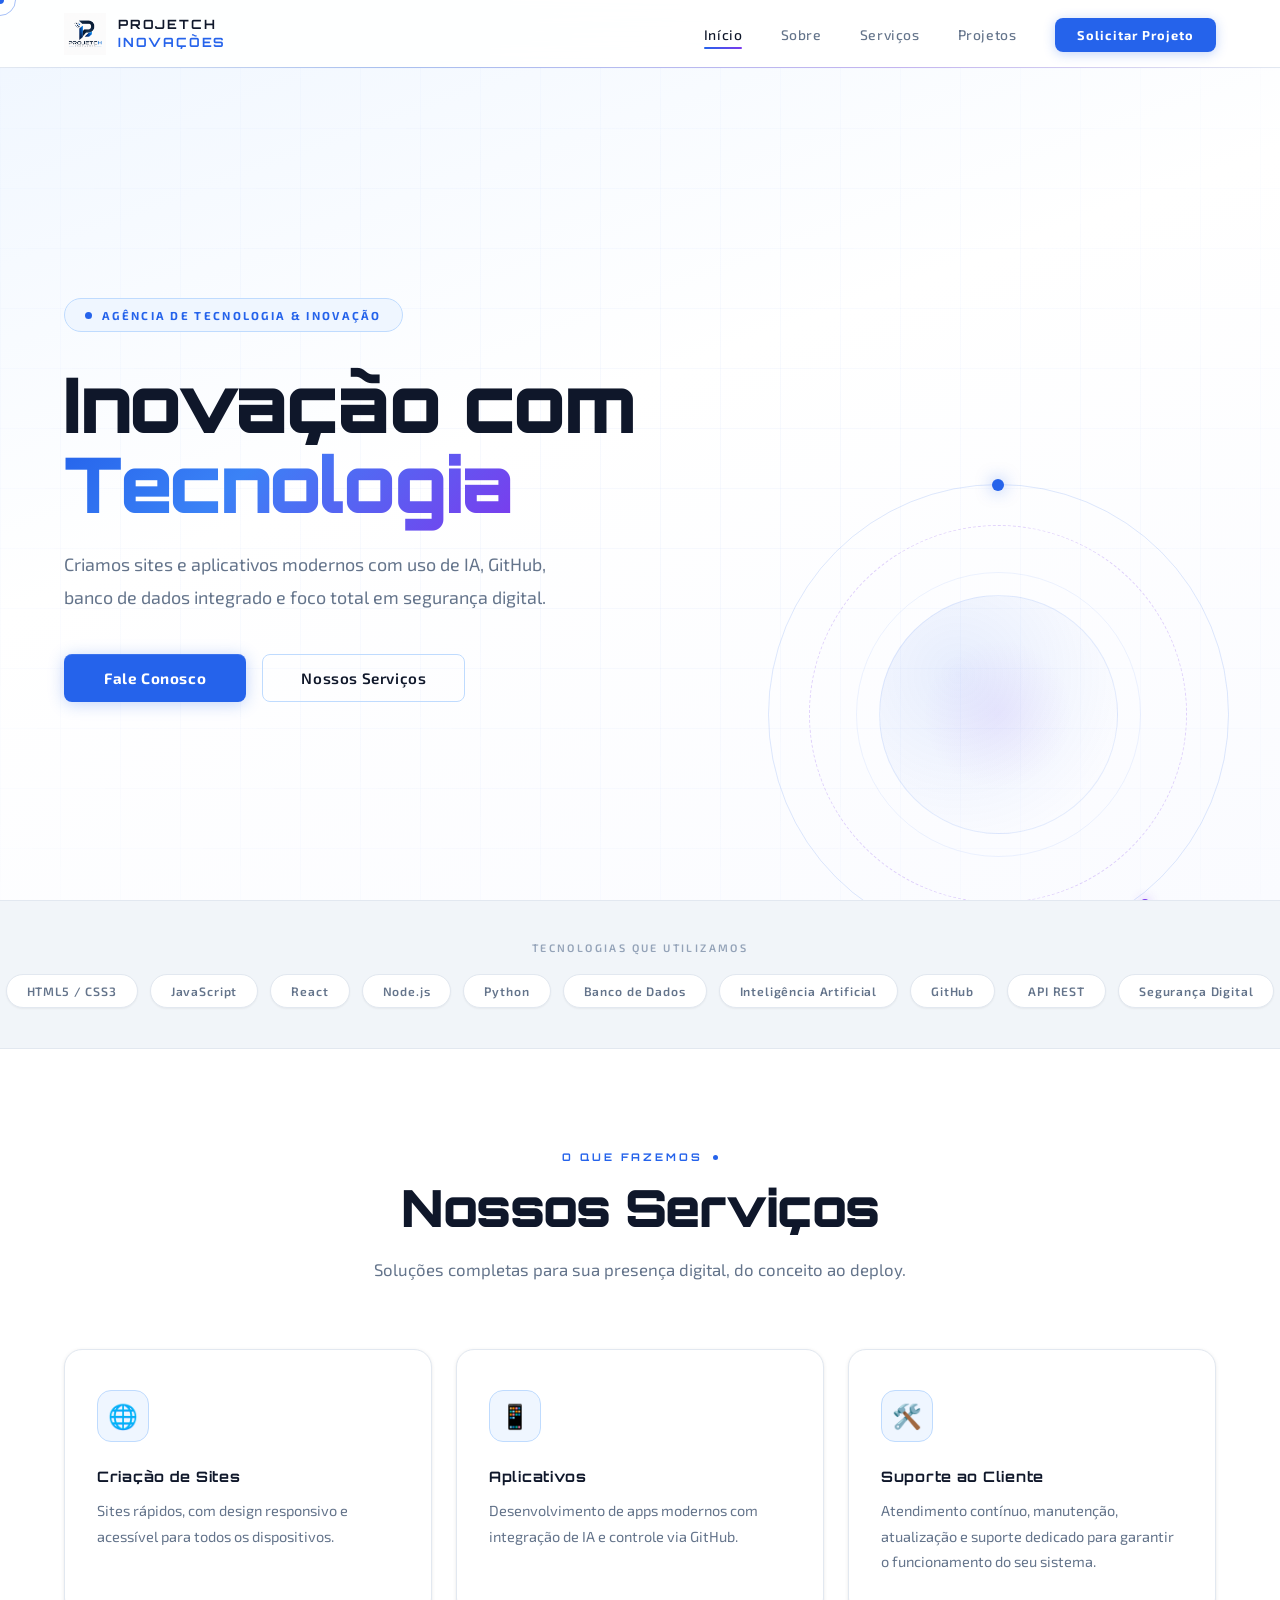
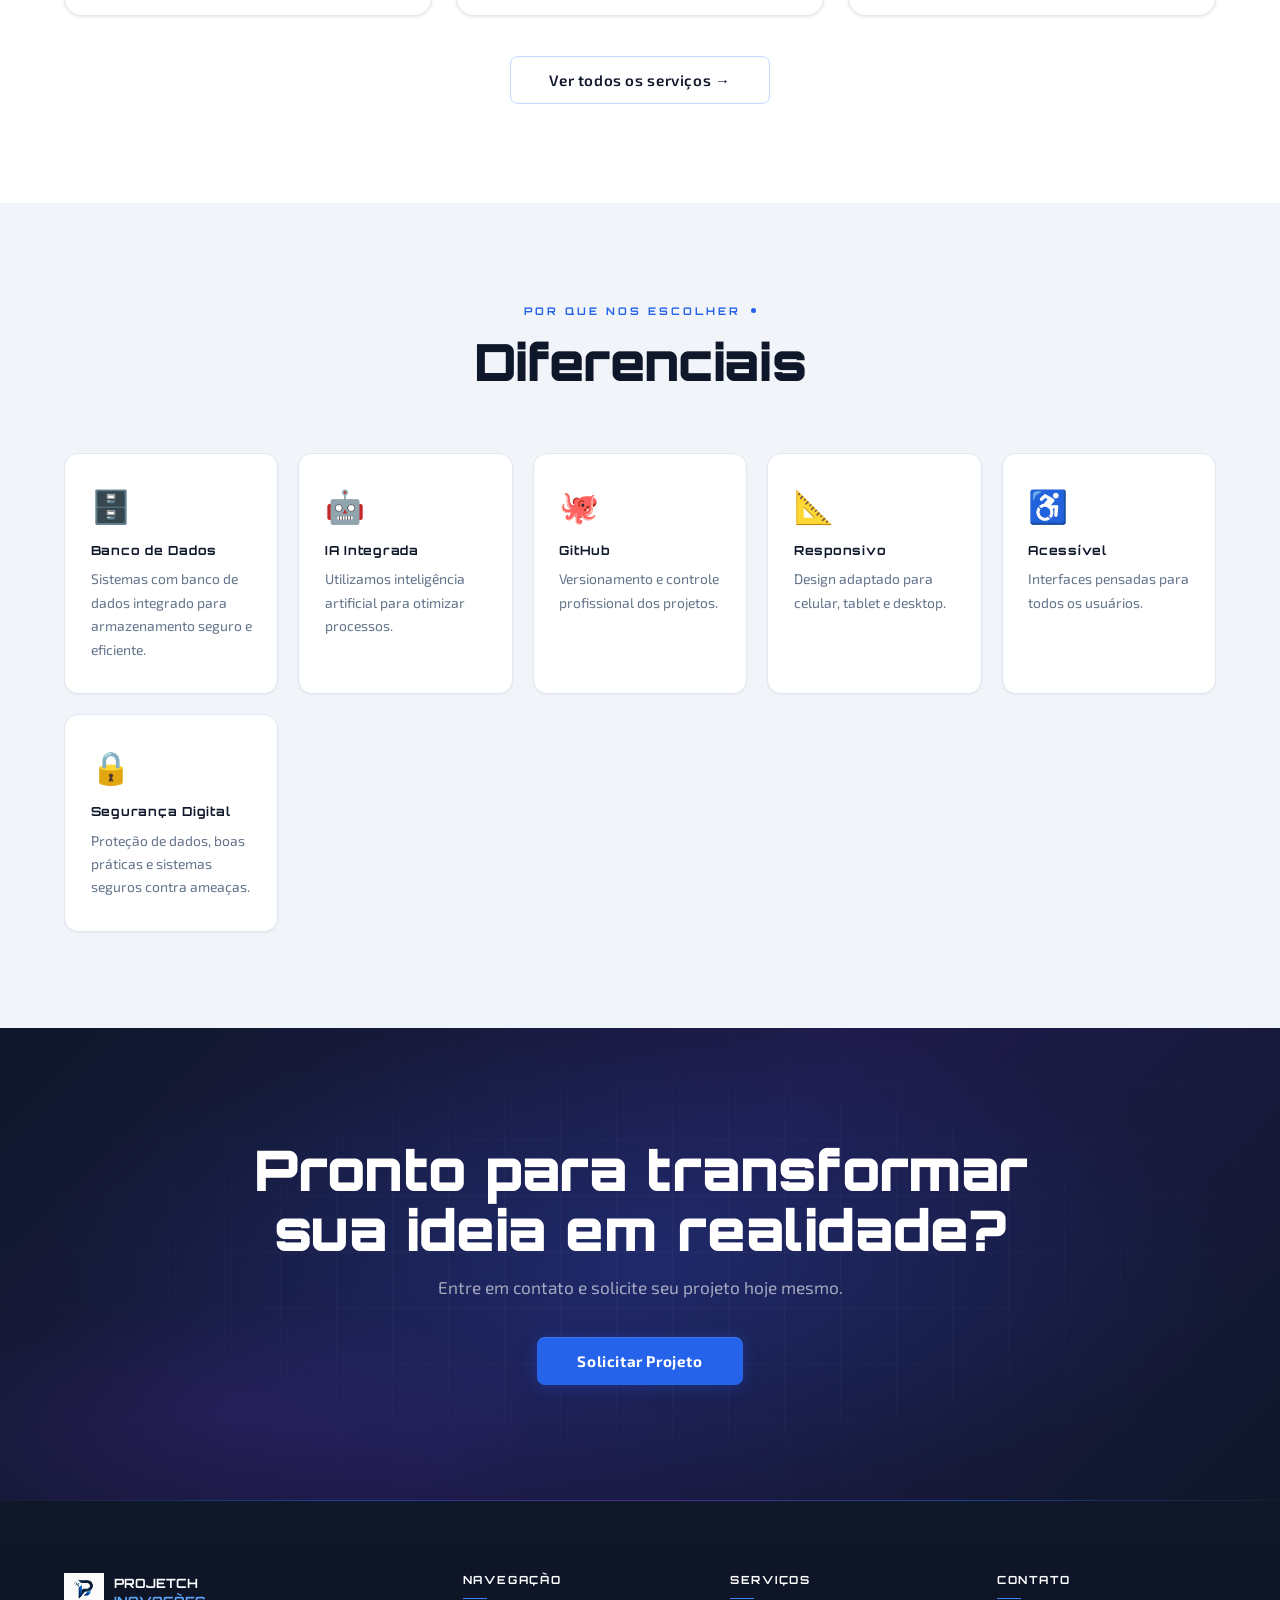
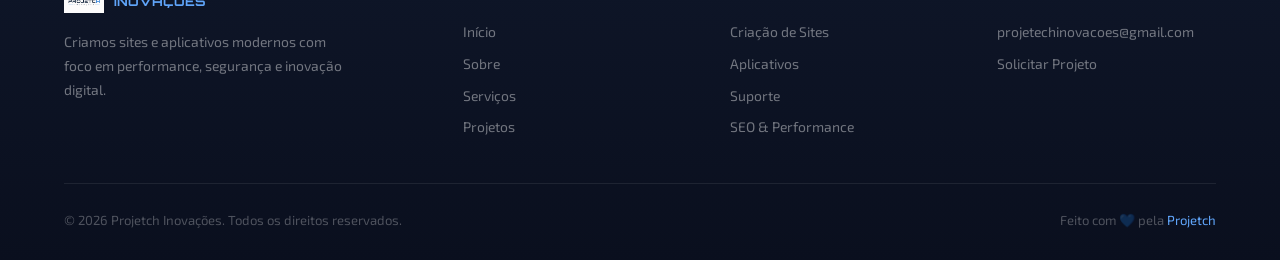
==== index.html @ 73320d99 "Add files via upload" ====
<!DOCTYPE html>
<html lang="pt-BR">
<head>
  <meta charset="UTF-8">
  <meta name="viewport" content="width=device-width, initial-scale=1.0">
  <title>Projetch Inovações | Início</title>
  <link rel="stylesheet" href="style.css">
</head>
<body>

<!-- ══ NAV ══ -->
<nav>
  <a class="nav-logo" href="index.html">
    <img src="logo_Projetch.png" alt="Projetch Logo" onerror="this.style.display='none'">
    <div class="nav-logo-text">PROJETCH<br><span>INOVAÇÕES</span></div>
  </a>
  <ul class="nav-links">
    <li><a href="index.html">Início</a></li>
    <li><a href="sobre.html">Sobre</a></li>
    <li><a href="servicos.html">Serviços</a></li>
    <li><a href="projetos.html">Projetos</a></li>
    <li><a href="contato.html" class="nav-cta">Solicitar Projeto</a></li>
  </ul>
  <div class="hamburger" id="hamburger" onclick="toggleMobile()">
    <span></span><span></span><span></span>
  </div>
</nav>

<!-- ══ MOBILE MENU ══ -->
<div class="mobile-menu" id="mobile-menu">
  <a href="index.html">Início</a>
  <a href="sobre.html">Sobre</a>
  <a href="servicos.html">Serviços</a>
  <a href="projetos.html">Projetos</a>
  <a href="contato.html">Solicitar Projeto</a>
</div>

<!-- ══ HERO ══ -->
<div class="hero-wrap">
  <div class="hero">
    <div class="hero-grid-bg"></div>
    <div class="hero-content">
      <div class="hero-badge">Agência de Tecnologia &amp; Inovação</div>
      <h1>Inovação com<br><em>Tecnologia</em></h1>
      <p>Criamos sites e aplicativos modernos com uso de IA, GitHub, banco de dados integrado e foco total em segurança digital.</p>
      <div class="hero-btns">
        <a class="btn-primary" href="contato.html">Fale Conosco</a>
        <a class="btn-ghost"   href="servicos.html">Nossos Serviços</a>
      </div>
    </div>
    <div class="hero-visual">
      <div class="hero-ring"></div>
      <div class="hero-ring2"></div>
      <div class="hero-orb"></div>
    </div>
  </div>
</div>

<!-- ══ TECH STRIP ══ -->
<div class="tech-section">
  <div class="tech-inner">
    <div class="tech-label">Tecnologias que utilizamos</div>
    <div class="tech-row">
      <div class="tech-pill">HTML5 / CSS3</div>
      <div class="tech-pill">JavaScript</div>
      <div class="tech-pill">React</div>
      <div class="tech-pill">Node.js</div>
      <div class="tech-pill">Python</div>
      <div class="tech-pill">Banco de Dados</div>
      <div class="tech-pill">Inteligência Artificial</div>
      <div class="tech-pill">GitHub</div>
      <div class="tech-pill">API REST</div>
      <div class="tech-pill">Segurança Digital</div>
    </div>
  </div>
</div>

<!-- ══ SERVIÇOS PREVIEW ══ -->
<div class="home-services">
  <div class="section-head center">
    <div class="section-label reveal">O que fazemos</div>
    <h2 class="section-title reveal">Nossos Serviços</h2>
    <p class="section-sub reveal">Soluções completas para sua presença digital, do conceito ao deploy.</p>
  </div>
  <div class="home-services-grid">
    <div class="service-card reveal">
      <div class="service-icon">🌐</div>
      <h3>Criação de Sites</h3>
      <p>Sites rápidos, com design responsivo e acessível para todos os dispositivos.</p>
    </div>
    <div class="service-card reveal">
      <div class="service-icon">📱</div>
      <h3>Aplicativos</h3>
      <p>Desenvolvimento de apps modernos com integração de IA e controle via GitHub.</p>
    </div>
    <div class="service-card reveal">
      <div class="service-icon">🛠️</div>
      <h3>Suporte ao Cliente</h3>
      <p>Atendimento contínuo, manutenção, atualização e suporte dedicado para garantir o funcionamento do seu sistema.</p>
    </div>
  </div>
  <div style="text-align:center; margin-top:2.5rem;">
    <a class="btn-ghost" href="servicos.html">Ver todos os serviços →</a>
  </div>
</div>

<!-- ══ DIFERENCIAIS ══ -->
<div class="home-diff">
  <div class="section-head center">
    <div class="section-label reveal">Por que nos escolher</div>
    <h2 class="section-title reveal">Diferenciais</h2>
  </div>
  <div class="home-diff-grid">
    <div class="diff-card reveal">
      <div class="diff-icon">🗄️</div>
      <h4>Banco de Dados</h4>
      <p>Sistemas com banco de dados integrado para armazenamento seguro e eficiente.</p>
    </div>
    <div class="diff-card reveal">
      <div class="diff-icon">🤖</div>
      <h4>IA Integrada</h4>
      <p>Utilizamos inteligência artificial para otimizar processos.</p>
    </div>
    <div class="diff-card reveal">
      <div class="diff-icon">🐙</div>
      <h4>GitHub</h4>
      <p>Versionamento e controle profissional dos projetos.</p>
    </div>
    <div class="diff-card reveal">
      <div class="diff-icon">📐</div>
      <h4>Responsivo</h4>
      <p>Design adaptado para celular, tablet e desktop.</p>
    </div>
    <div class="diff-card reveal">
      <div class="diff-icon">♿</div>
      <h4>Acessível</h4>
      <p>Interfaces pensadas para todos os usuários.</p>
    </div>
    <div class="diff-card reveal">
      <div class="diff-icon">🔒</div>
      <h4>Segurança Digital</h4>
      <p>Proteção de dados, boas práticas e sistemas seguros contra ameaças.</p>
    </div>
  </div>
</div>

<!-- ══ CTA ══ -->
<div class="cta-section">
  <h2 class="reveal">Pronto para transformar<br>sua ideia em realidade?</h2>
  <p class="reveal">Entre em contato e solicite seu projeto hoje mesmo.</p>
  <a class="btn-primary reveal" href="contato.html">Solicitar Projeto</a>
</div>

<!-- ══ FOOTER ══ -->
<footer>
  <div class="footer-inner">
    <div class="footer-brand">
      <div class="fb-logo">
        <img src="logo_Projetch.png" alt="Projetch" onerror="this.style.display='none'">
        <div class="fb-logo-text">PROJETCH<br><span>INOVAÇÕES</span></div>
      </div>
      <p>Criamos sites e aplicativos modernos com foco em performance, segurança e inovação digital.</p>
    </div>
    <div class="footer-col">
      <h5>Navegação</h5>
      <ul>
        <li><a href="index.html">Início</a></li>
        <li><a href="sobre.html">Sobre</a></li>
        <li><a href="servicos.html">Serviços</a></li>
        <li><a href="projetos.html">Projetos</a></li>
      </ul>
    </div>
    <div class="footer-col">
      <h5>Serviços</h5>
      <ul>
        <li><a href="servicos.html">Criação de Sites</a></li>
        <li><a href="servicos.html">Aplicativos</a></li>
        <li><a href="servicos.html">Suporte</a></li>
        <li><a href="servicos.html">SEO &amp; Performance</a></li>
      </ul>
    </div>
    <div class="footer-col">
      <h5>Contato</h5>
      <ul>
        <li><a href="mailto:projetechinovacoes@gmail.com">projetechinovacoes@gmail.com</a></li>
        <li><a href="contato.html">Solicitar Projeto</a></li>
      </ul>
    </div>
  </div>
  <div class="footer-bottom">
    <p>© 2026 Projetch Inovações. Todos os direitos reservados.</p>
    <p>Feito com 💙 pela <a href="index.html">Projetch</a></p>
  </div>
</footer>

<!-- ══ TOAST ══ -->
<div class="toast" id="toast"></div>

<script src="main.js"></script>
</body>
</html>
---- style.css ----
@import url('https://fonts.googleapis.com/css2?family=Orbitron:wght@400;600;700;900&family=Exo+2:ital,wght@0,300;0,400;0,500;0,600;0,700;1,300&display=swap');

:root {
  --bg-page:        #F8FAFC;
  --bg-section:     #FFFFFF;
  --bg-section-alt: #F1F5F9;
  --bg-card:        #FFFFFF;
  --bg-card2:       #F8FAFC;
  --bg-glass:       rgba(255,255,255,0.88);
  --bg-deep:        #F8FAFC;
  --bg-dark:        #F1F5F9;

  --blue-primary:   #2563EB;
  --blue-bright:    #3B82F6;
  --blue-vivid:     #60A5FA;
  --blue-accent:    #2563EB;
  --cyan-glow:      #0EA5E9;
  --purple-accent:  #7C3AED;
  --purple-soft:    #8B5CF6;

  --blue-50:        #EFF6FF;
  --blue-100:       #DBEAFE;
  --purple-50:      #F5F3FF;

  --navy:           #0F172A;
  --text-white:     #0F172A;
  --text-body:      #334155;
  --text-muted:     #64748B;
  --text-dim:       #94A3B8;

  --border:         #E2E8F0;
  --border-mid:     #BFDBFE;
  --border-bright:  #93C5FD;

  --shadow-xs:      0 1px 2px rgba(0,0,0,0.05);
  --shadow-sm:      0 1px 4px rgba(0,0,0,0.07), 0 1px 2px rgba(0,0,0,0.04);
  --shadow-md:      0 4px 16px rgba(0,0,0,0.08), 0 2px 4px rgba(0,0,0,0.04);
  --shadow-lg:      0 8px 32px rgba(0,0,0,0.10), 0 4px 8px rgba(0,0,0,0.05);
  --shadow-xl:      0 16px 56px rgba(0,0,0,0.12), 0 6px 16px rgba(0,0,0,0.06);
  --glow-blue:      0 4px 24px rgba(37,99,235,0.20), 0 1px 4px rgba(37,99,235,0.12);
  --glow-cyan:      0 4px 24px rgba(37,99,235,0.25), 0 1px 4px rgba(37,99,235,0.15);
  --glow-purple:    0 4px 24px rgba(124,58,237,0.20), 0 1px 4px rgba(124,58,237,0.12);
  --glow-strong:    0 8px 40px rgba(37,99,235,0.30);

  --font-display:   'Orbitron', monospace;
  --font-body:      'Exo 2', sans-serif;

  --ease-out:       cubic-bezier(0.22, 1, 0.36, 1);
  --ease-spring:    cubic-bezier(0.34, 1.56, 0.64, 1);
  --transition:     0.32s cubic-bezier(0.22, 1, 0.36, 1);
  --transition-slow:0.55s cubic-bezier(0.22, 1, 0.36, 1);
  --blur-glass:     blur(20px) saturate(180%);
  --blur-heavy:     blur(40px);
}

/* ─── RESET ─── */
*, *::before, *::after { box-sizing: border-box; margin: 0; padding: 0; }
html { scroll-behavior: smooth; font-size: 16px; }
body {
  background: var(--bg-page);
  color: var(--text-white);
  font-family: var(--font-body);
  font-weight: 400;
  overflow-x: hidden;
  -webkit-font-smoothing: antialiased;
  -moz-osx-font-smoothing: grayscale;
}
::selection { background: rgba(37,99,235,0.15); color: var(--blue-primary); }

/* ─── SCROLLBAR ─── */
::-webkit-scrollbar { width: 5px; }
::-webkit-scrollbar-track { background: var(--bg-page); }
::-webkit-scrollbar-thumb {
  background: linear-gradient(180deg, var(--blue-primary), var(--purple-accent));
  border-radius: 4px;
}

/* ─── SCROLL PROGRESS ─── */
#scroll-progress {
  position: fixed; top: 0; left: 0; height: 3px; z-index: 9999;
  background: linear-gradient(90deg, var(--blue-primary), var(--purple-accent));
  width: 0%; transition: width 0.1s linear;
}

/* ══════════════════════════════════
   CURSOR
   ══════════════════════════════════ */
body { cursor: none; }
.cursor {
  width: 8px; height: 8px; border-radius: 50%;
  background: var(--blue-primary);
  position: fixed; top: 0; left: 0; z-index: 99999;
  pointer-events: none; transform: translate(-50%,-50%);
  transition: width 0.18s, height 0.18s, background 0.18s;
}
.cursor-ring {
  width: 32px; height: 32px; border-radius: 50%;
  border: 1.5px solid rgba(37,99,235,0.4);
  position: fixed; top: 0; left: 0; z-index: 99998;
  pointer-events: none; transform: translate(-50%,-50%);
  transition: left 0.09s linear, top 0.09s linear, width 0.25s var(--ease-out), height 0.25s var(--ease-out), border-color 0.25s;
}
.cursor.hover { width: 16px; height: 16px; background: var(--purple-accent); }
.cursor-ring.hover { width: 44px; height: 44px; border-color: rgba(124,58,237,0.35); }

/* ══════════════════════════════════
   NAVIGATION
   ══════════════════════════════════ */
nav {
  position: fixed; top: 0; left: 0; right: 0; z-index: 1000;
  display: flex; align-items: center; justify-content: space-between;
  padding: 0 5vw; height: 68px;
  background: rgba(255,255,255,0.92);
  backdrop-filter: var(--blur-glass);
  -webkit-backdrop-filter: var(--blur-glass);
  border-bottom: 1px solid var(--border);
  transition: box-shadow var(--transition), background var(--transition);
}
nav::after {
  content: ''; position: absolute; bottom: -1px; left: 0; right: 0; height: 1px;
  background: linear-gradient(90deg, transparent 0%, var(--blue-primary) 30%, var(--purple-accent) 70%, transparent 100%);
  opacity: 0.3; pointer-events: none;
}
nav.scrolled {
  background: rgba(255,255,255,0.97);
  box-shadow: 0 2px 20px rgba(0,0,0,0.08);
}

.nav-logo { display: flex; align-items: center; gap: 12px; cursor: pointer; text-decoration: none; }
.nav-logo img {
  height: 42px; width: auto; object-fit: contain;
  transition: opacity var(--transition), transform var(--transition);
}
.nav-logo:hover img { opacity: 0.8; transform: scale(1.04); }
.nav-logo-text { font-family: var(--font-display); font-size: 0.8rem; font-weight: 700; color: var(--navy); letter-spacing: 0.14em; line-height: 1.35; }
.nav-logo-text span { color: var(--blue-primary); }

.nav-links { display: flex; gap: 2.4rem; list-style: none; }
.nav-links a {
  font-family: var(--font-body); font-weight: 500; font-size: 0.87rem;
  color: var(--text-muted); text-decoration: none; letter-spacing: 0.04em;
  transition: color var(--transition); position: relative; padding-bottom: 6px;
}
.nav-links a::after {
  content: ''; position: absolute; bottom: 0; left: 50%; right: 50%; height: 2px;
  background: linear-gradient(90deg, var(--blue-primary), var(--purple-accent));
  border-radius: 2px;
  transition: left var(--transition), right var(--transition);
}
.nav-links a:hover,
.nav-links a.active-link { color: var(--navy); }
.nav-links a:hover::after,
.nav-links a.active-link::after { left: 0; right: 0; }

.nav-cta {
  position: relative; overflow: hidden;
  background: var(--blue-primary) !important;
  color: #fff !important; padding: 9px 22px !important; border-radius: 8px !important;
  font-weight: 700 !important; font-size: 0.8rem !important; letter-spacing: 0.08em !important;
  box-shadow: 0 2px 12px rgba(37,99,235,0.28) !important;
  transition: transform var(--transition), box-shadow var(--transition), background var(--transition) !important;
}
.nav-cta:hover {
  background: #1D4ED8 !important;
  transform: translateY(-1px) !important;
  box-shadow: 0 4px 20px rgba(37,99,235,0.38) !important;
  color: #fff !important;
}
.nav-cta::after { display: none !important; }
.nav-cta::before { display: none !important; }

/* ─── HAMBURGER ─── */
.hamburger { display: none; flex-direction: column; gap: 5px; cursor: pointer; padding: 5px; }
.hamburger span {
  display: block; width: 24px; height: 2px;
  background: var(--navy);
  border-radius: 2px; transition: var(--transition);
}
.hamburger.open span:nth-child(1) { transform: translateY(7px) rotate(45deg); }
.hamburger.open span:nth-child(2) { opacity: 0; transform: scaleX(0); }
.hamburger.open span:nth-child(3) { transform: translateY(-7px) rotate(-45deg); }

/* ─── MOBILE MENU ─── */
.mobile-menu {
  display: none; position: fixed; top: 68px; left: 0; right: 0; z-index: 999;
  background: rgba(255,255,255,0.98);
  backdrop-filter: var(--blur-glass);
  -webkit-backdrop-filter: var(--blur-glass);
  padding: 2rem 5vw; flex-direction: column; gap: 0;
  border-bottom: 1px solid var(--border);
  box-shadow: 0 8px 32px rgba(0,0,0,0.1);
  transform: translateY(-10px); opacity: 0;
  animation: none;
}
.mobile-menu.open {
  display: flex;
  animation: slideDown 0.3s var(--ease-out) forwards;
}
@keyframes slideDown {
  from { transform: translateY(-12px); opacity: 0; }
  to   { transform: translateY(0);     opacity: 1; }
}
.mobile-menu a {
  font-family: var(--font-body); font-weight: 500; font-size: 1rem;
  color: var(--text-muted); text-decoration: none;
  padding: 1rem 0; border-bottom: 1px solid var(--border);
  transition: color var(--transition), padding-left var(--transition);
  display: flex; align-items: center; gap: 8px;
}
.mobile-menu a:hover { color: var(--blue-primary); padding-left: 6px; }
.mobile-menu a:last-child { border-bottom: none; }

/* ══════════════════════════════════
   BUTTONS
   ══════════════════════════════════ */
.btn-primary {
  position: relative; overflow: hidden;
  background: var(--blue-primary);
  color: #fff; font-family: var(--font-body); font-weight: 700; font-size: 0.95rem;
  padding: 15px 40px; border: none; border-radius: 8px; cursor: pointer;
  letter-spacing: 0.04em; text-decoration: none; display: inline-block;
  box-shadow: 0 2px 16px rgba(37,99,235,0.28), inset 0 1px 0 rgba(255,255,255,0.1);
  transition: transform var(--transition), box-shadow var(--transition), background var(--transition);
  isolation: isolate;
}
.btn-primary::after {
  content: ''; position: absolute; top: 0; left: -100%; width: 55%; height: 100%;
  background: linear-gradient(90deg, transparent, rgba(255,255,255,0.18), transparent);
  transition: left 0.55s ease;
}
.btn-primary:hover {
  background: #1D4ED8;
  transform: translateY(-2px);
  box-shadow: 0 6px 28px rgba(37,99,235,0.38), inset 0 1px 0 rgba(255,255,255,0.12);
}
.btn-primary:hover::after { left: 160%; }
.btn-primary span { position: relative; z-index: 1; }
.btn-primary:focus-visible { outline: 2px solid var(--blue-primary); outline-offset: 3px; }

.btn-ghost {
  position: relative; overflow: hidden;
  background: transparent; color: var(--navy);
  font-family: var(--font-body); font-weight: 600; font-size: 0.95rem;
  padding: 14px 38px; border-radius: 8px; cursor: pointer; letter-spacing: 0.04em;
  text-decoration: none; display: inline-block;
  border: 1.5px solid var(--border-mid);
  transition: color var(--transition), transform var(--transition), box-shadow var(--transition), border-color var(--transition), background var(--transition);
}
.btn-ghost::after {
  content: ''; position: absolute; bottom: 0; left: 0; right: 0; height: 2px;
  background: linear-gradient(90deg, var(--blue-primary), var(--purple-accent));
  transform: scaleX(0); transform-origin: left; transition: transform var(--transition);
}
.btn-ghost:hover {
  color: var(--blue-primary); transform: translateY(-2px);
  box-shadow: var(--glow-blue); border-color: var(--blue-primary);
  background: var(--blue-50);
}
.btn-ghost:hover::after { transform: scaleX(1); }
.btn-ghost:focus-visible { outline: 2px solid var(--blue-primary); outline-offset: 3px; }

/* ══════════════════════════════════
   SECTIONS
   ══════════════════════════════════ */
section { padding: 6rem 5vw; }

.section-label {
  display: inline-flex; align-items: center; gap: 10px;
  font-family: var(--font-display); font-size: 0.66rem; font-weight: 700;
  letter-spacing: 0.28em; text-transform: uppercase;
  color: var(--blue-primary); margin-bottom: 1rem;
}
.section-label::before {
  content: ''; display: block; width: 24px; height: 2px;
  background: var(--blue-primary); flex-shrink: 0; border-radius: 2px;
}
.section-label::after {
  content: ''; display: block; width: 5px; height: 5px; border-radius: 50%;
  background: var(--blue-primary); flex-shrink: 0;
}

.section-title {
  font-family: var(--font-display);
  font-size: clamp(1.9rem, 4.5vw, 3.2rem); font-weight: 900;
  color: var(--navy); margin-bottom: 1.2rem; line-height: 1.08; letter-spacing: -0.02em;
}
.section-title .hl {
  background: linear-gradient(135deg, var(--blue-primary) 0%, var(--purple-accent) 100%);
  -webkit-background-clip: text; -webkit-text-fill-color: transparent; background-clip: text;
}
.section-sub {
  color: var(--text-muted); font-size: 1.05rem; font-weight: 400; line-height: 1.8; max-width: 560px;
}
.section-head { margin-bottom: 4rem; }
.section-head.center { text-align: center; }
.section-head.center .section-sub { margin: 0 auto; }
.section-head.center .section-label { justify-content: center; }
.section-head.center .section-label::before { display: none; }

/* ─── PAGE HEADER ─── */
.page-header {
  padding: 8rem 5vw 4rem; position: relative; overflow: hidden;
  background: linear-gradient(135deg, var(--blue-50) 0%, #FFFFFF 55%, var(--purple-50) 100%);
  border-bottom: 1px solid var(--border);
}
.page-header::before {
  content: ''; position: absolute; inset: 0; pointer-events: none;
  background-image:
    linear-gradient(var(--border) 1px, transparent 1px),
    linear-gradient(90deg, var(--border) 1px, transparent 1px);
  background-size: 50px 50px; opacity: 0.55;
  mask-image: radial-gradient(ellipse 80% 80% at 50% 50%, black 20%, transparent 100%);
}
.page-header::after { display: none; }

/* ══════════════════════════════════
   HERO
   ══════════════════════════════════ */
.hero-wrap {
  padding-top: 68px;
  background: linear-gradient(160deg, var(--blue-50) 0%, #FFFFFF 45%, #FAFBFF 100%);
}
.hero {
  min-height: calc(100vh - 68px); display: flex; align-items: center;
  padding: 6rem 5vw 4rem; position: relative; overflow: hidden;
}

.hero-grid-bg {
  position: absolute; inset: 0; pointer-events: none;
  background-image:
    linear-gradient(rgba(37,99,235,0.06) 1px, transparent 1px),
    linear-gradient(90deg, rgba(37,99,235,0.06) 1px, transparent 1px);
  background-size: 60px 60px;
  mask-image: radial-gradient(ellipse 85% 85% at 50% 50%, black 20%, transparent 100%);
  opacity: 0.6;
}

.hero-particles { display: none; }

.hero-content { position: relative; z-index: 2; max-width: 680px; }

.hero-badge {
  display: inline-flex; align-items: center; gap: 10px;
  background: var(--blue-50); border: 1px solid var(--border-mid);
  color: var(--blue-primary); font-size: 0.72rem; font-weight: 700;
  letter-spacing: 0.2em; text-transform: uppercase;
  padding: 9px 20px; border-radius: 22px; margin-bottom: 2rem;
  animation: fadeSlideUp 0.8s var(--ease-out) forwards;
}
.hero-badge::before {
  content: ''; width: 7px; height: 7px; border-radius: 50%;
  background: var(--blue-primary);
  animation: pulse-dot 2s ease infinite; flex-shrink: 0;
}

.hero h1 {
  font-family: var(--font-display);
  font-size: clamp(2.5rem, 6.5vw, 4.8rem); font-weight: 900;
  line-height: 1.04; letter-spacing: -0.025em; color: var(--navy);
  margin-bottom: 1.5rem;
  animation: fadeSlideUp 0.9s 0.1s var(--ease-out) forwards; opacity: 0;
}
.hero h1 em {
  font-style: normal;
  background: linear-gradient(135deg, var(--blue-primary) 0%, var(--blue-bright) 40%, var(--purple-accent) 100%);
  -webkit-background-clip: text; -webkit-text-fill-color: transparent; background-clip: text;
}
.hero p {
  font-size: clamp(1rem, 1.8vw, 1.12rem); font-weight: 400; color: var(--text-muted);
  line-height: 1.85; max-width: 530px; margin-bottom: 2.5rem;
  animation: fadeSlideUp 1s 0.2s var(--ease-out) forwards; opacity: 0;
}
.hero-btns {
  display: flex; gap: 1rem; flex-wrap: wrap;
  animation: fadeSlideUp 1.1s 0.32s var(--ease-out) forwards; opacity: 0;
}

.hero-visual {
  position: absolute; right: 4vw; top: 50%; transform: translateY(-50%);
  width: clamp(280px, 36vw, 500px); aspect-ratio: 1; pointer-events: none;
  animation: fadeSlideUp 1.3s 0.22s var(--ease-out) forwards; opacity: 0;
}
.hero-ring {
  position: absolute; inset: 0; border-radius: 50%;
  border: 1px solid rgba(37,99,235,0.15);
}
.hero-ring::after {
  content: ''; position: absolute; top: -6px; left: 50%;
  width: 12px; height: 12px; border-radius: 50%;
  background: var(--blue-primary);
  box-shadow: 0 0 16px rgba(37,99,235,0.5);
  transform: translateX(-50%);
}
.hero-ring2 {
  position: absolute; inset: 9%; border-radius: 50%;
  border: 1px dashed rgba(124,58,237,0.22);
}
.hero-ring2::after {
  content: ''; position: absolute; bottom: -5px; right: 10%;
  width: 8px; height: 8px; border-radius: 50%;
  background: var(--purple-accent);
  box-shadow: 0 0 12px rgba(124,58,237,0.45);
}
.hero-ring3 {
  position: absolute; inset: 19%; border-radius: 50%;
  border: 1px solid rgba(37,99,235,0.08);
}
.hero-orb {
  position: absolute; inset: 24%; border-radius: 50%;
  background: radial-gradient(circle at 33% 33%, rgba(37,99,235,0.10), rgba(37,99,235,0.03) 55%, transparent 80%);
  border: 1px solid rgba(37,99,235,0.1);
}
.hero-orb::before {
  content: ''; position: absolute; inset: 18%; border-radius: 50%;
  background: radial-gradient(circle, rgba(124,58,237,0.08), transparent 70%);
}

/* ══════════════════════════════════
   TECH STRIP
   ══════════════════════════════════ */
.tech-section {
  padding: 2.5rem 0; overflow: hidden; position: relative;
  border-top: 1px solid var(--border); border-bottom: 1px solid var(--border);
  background: var(--bg-section-alt);
}
.tech-section::before,
.tech-section::after { display: none; }

.tech-label {
  text-align:center; font-size:0.68rem; font-weight:600; letter-spacing:0.22em;
  color:var(--text-dim); text-transform:uppercase; margin-bottom:1.25rem; padding:0 5vw;
}

.tech-track,
.tech-row {
  display: flex; flex-wrap: wrap; gap: 0.75rem;
  justify-content: center; width: auto; animation: none;
}

/* esconde a linha clonada pelo JS para o scroll infinito */
.tech-track[aria-hidden="true"],
.tech-row[aria-hidden="true"] { display: none; }

.tech-pill {
  background: var(--bg-card); border: 1px solid var(--border);
  padding: 9px 20px; border-radius: 30px; font-size: 0.76rem; font-weight: 600;
  color: var(--text-muted); letter-spacing: 0.07em; white-space: nowrap;
  box-shadow: var(--shadow-xs);
  transition: border-color var(--transition), color var(--transition), box-shadow var(--transition), transform var(--transition), background var(--transition);
  cursor: default;
}
.tech-pill:hover {
  border-color: var(--blue-primary); color: var(--blue-primary);
  box-shadow: 0 2px 12px rgba(37,99,235,0.12); transform: translateY(-2px);
  background: var(--blue-50);
}
@keyframes tech-scroll { 0% { transform:translateX(0); } 100% { transform:translateX(-50%); } }

/* ══════════════════════════════════
   SERVICE CARDS
   ══════════════════════════════════ */
.services-grid {
  display:grid; grid-template-columns:repeat(auto-fit,minmax(300px,1fr));
  gap:1.5rem; padding:0 5vw 6rem;
}
.service-card {
  background: var(--bg-card); border: 1px solid var(--border); border-radius: 18px;
  padding: 2.5rem 2rem; position: relative; overflow: hidden;
  box-shadow: var(--shadow-sm);
  transition: border-color var(--transition-slow), transform var(--transition), box-shadow var(--transition-slow);
  isolation: isolate;
}
.service-card::before {
  content: ''; position: absolute; top: 0; left: -100%; right: 100%; height: 3px;
  background: linear-gradient(90deg, transparent, var(--blue-primary), var(--purple-accent), transparent);
  transition: left 0.55s ease, right 0.55s ease; z-index: 1;
}
.service-card::after {
  content: ''; position: absolute; inset: 0;
  background: radial-gradient(circle at var(--mx,50%) var(--my,50%), rgba(37,99,235,0.04), transparent 58%);
  opacity: 0; transition: opacity 0.3s; pointer-events: none; z-index: 0;
}
.service-card .card-corner {
  position: absolute; bottom: -1px; right: -1px; width: 44px; height: 44px; overflow: hidden;
}
.service-card .card-corner::after {
  content: ''; position: absolute; bottom: 0; right: 0;
  border-style: solid; border-width: 0 0 44px 44px;
  border-color: transparent transparent rgba(37,99,235,0.06) transparent;
  transition: border-color var(--transition);
}
.service-card:hover {
  border-color: var(--border-mid); transform: translateY(-8px) scale(1.01);
  box-shadow: var(--shadow-xl), 0 0 0 1px var(--border-mid);
}
.service-card:hover::before { left:0; right:0; }
.service-card:hover::after { opacity:1; }
.service-card:hover .card-corner::after { border-color: transparent transparent rgba(37,99,235,0.12) transparent; }

.service-icon {
  width:52px; height:52px; border-radius:14px;
  background: var(--blue-50); border: 1px solid var(--border-mid);
  display:flex; align-items:center; justify-content:center;
  margin-bottom:1.6rem; font-size:1.5rem;
  transition: transform var(--transition), box-shadow var(--transition), background var(--transition);
  position: relative; z-index: 1;
}
.service-card:hover .service-icon {
  transform:scale(1.1) rotate(-5deg);
  box-shadow: 0 4px 16px rgba(37,99,235,0.18);
  background: var(--blue-100);
}
.service-card h3 {
  font-family:var(--font-display); font-size:0.9rem; font-weight:700;
  color:var(--navy); margin-bottom:0.8rem; letter-spacing:0.05em;
  position:relative; z-index:1; transition:color var(--transition);
}
.service-card:hover h3 { color:var(--blue-primary); }
.service-card p { color:var(--text-muted); font-size:0.91rem; line-height:1.75; font-weight:400; position:relative; z-index:1; }

.home-services { padding:6rem 5vw; background: var(--bg-section); }
.home-services-grid { display:grid; grid-template-columns:repeat(auto-fit,minmax(280px,1fr)); gap:1.5rem; margin-top:3rem; }

/* ══════════════════════════════════
   DIFERENCIAIS
   ══════════════════════════════════ */
.home-diff { padding:6rem 5vw; background:var(--bg-section-alt); position:relative; }
.home-diff-grid,
.diff-grid { display:grid; grid-template-columns:repeat(auto-fit,minmax(210px,1fr)); gap:1.25rem; }
.home-diff-grid { margin-top:3rem; }
.diff-grid { padding:0 5vw 6rem; }

.diff-card {
  background: var(--bg-card); border: 1px solid var(--border); border-radius: 14px; padding: 2rem 1.6rem;
  position: relative; overflow: hidden;
  box-shadow: var(--shadow-xs);
  transition: border-color var(--transition), box-shadow var(--transition), transform var(--transition);
  isolation: isolate;
}
.diff-card::before { display:none; }
.diff-card::after {
  content:''; position:absolute; bottom:0; left:0; right:0; height:3px;
  background:linear-gradient(90deg, var(--blue-primary), var(--purple-accent));
  transform:scaleX(0); transform-origin:left; transition:transform var(--transition);
  border-radius: 0 0 14px 14px;
}
.diff-card:hover {
  border-color:var(--border-mid); transform:translateY(-5px);
  box-shadow:var(--shadow-lg);
}
.diff-card:hover::after { transform:scaleX(1); }

.diff-icon {
  font-size:2rem; margin-bottom:1rem; display:block;
  transition:transform var(--transition-slow); position:relative; z-index:1;
}
.diff-card:hover .diff-icon { transform:scale(1.18) rotate(6deg); }
.diff-card h4 {
  font-family:var(--font-display); font-size:0.78rem; font-weight:700;
  color:var(--navy); margin-bottom:0.6rem; letter-spacing:0.06em;
  transition:color var(--transition); position:relative; z-index:1;
}
.diff-card:hover h4 { color:var(--blue-primary); }
.diff-card p { color:var(--text-muted); font-size:0.87rem; line-height:1.68; font-weight:400; position:relative; z-index:1; }

/* ══════════════════════════════════
   PROJETOS
   ══════════════════════════════════ */
.projects-grid {
  display:grid; grid-template-columns:repeat(auto-fit,minmax(320px,1fr));
  gap:1.5rem; padding:0 5vw 6rem;
}
.project-card {
  background: var(--bg-card); border:1px solid var(--border); border-radius:18px;
  overflow:hidden; position:relative;
  box-shadow: var(--shadow-sm);
  transition: border-color var(--transition), transform var(--transition), box-shadow var(--transition);
  isolation: isolate;
}
.project-card::before {
  content:''; position:absolute; top:0; left:0; right:0; height:3px; z-index:2;
  background:linear-gradient(90deg, var(--blue-primary), var(--purple-accent));
  transform:scaleX(0); transform-origin:left; transition:transform 0.5s var(--ease-out);
}
.project-card:hover {
  border-color:var(--border-mid); transform:translateY(-8px) scale(1.01);
  box-shadow:var(--shadow-xl);
}
.project-card:hover::before { transform:scaleX(1); }

.project-thumb { height:200px; position:relative; overflow:hidden; background:linear-gradient(135deg, var(--blue-50), var(--bg-section-alt)); }
.project-thumb-overlay {
  position:absolute; inset:0;
  background:linear-gradient(135deg, rgba(37,99,235,0.08) 0%, transparent 100%);
  transition:opacity var(--transition);
}
.project-card:hover .project-thumb-overlay { opacity:0.3; }
.project-thumb-content {
  position:absolute; inset:0; display:flex; align-items:center; justify-content:center;
  flex-direction:column; gap:0.75rem; transition:transform var(--transition-slow);
}
.project-card:hover .project-thumb-content { transform:scale(1.06); }
.p-icon { font-size:2.6rem; transition:transform var(--transition); }
.project-card:hover .p-icon { transform:scale(1.14) rotate(-4deg); }
.p-tag {
  font-family:var(--font-display); font-size:0.62rem; letter-spacing:0.16em;
  color:var(--blue-primary); background:var(--blue-50); border:1px solid var(--border-mid);
  padding:4px 14px; border-radius:12px;
}
.project-body { padding:1.75rem 1.75rem 2rem; position:relative; z-index:1; }
.project-body h3 { font-family:var(--font-display); font-size:0.88rem; font-weight:700; color:var(--navy); margin-bottom:0.65rem; letter-spacing:0.04em; transition:color var(--transition); }
.project-card:hover .project-body h3 { color:var(--blue-primary); }
.project-body p { color:var(--text-muted); font-size:0.88rem; line-height:1.68; font-weight:400; }
.project-tags { display:flex; flex-wrap:wrap; gap:0.5rem; margin-top:1.1rem; }
.project-tags span {
  font-size:0.7rem; font-weight:700; letter-spacing:0.08em;
  color:var(--blue-primary); background:var(--blue-50);
  border:1px solid var(--border-mid); padding:3px 12px; border-radius:12px;
  transition:background var(--transition), box-shadow var(--transition), border-color var(--transition);
}
.project-tags span:hover {
  background:var(--blue-100); box-shadow:0 2px 8px rgba(37,99,235,0.12);
  border-color:var(--border-bright);
}

/* ══════════════════════════════════
   SOBRE
   ══════════════════════════════════ */
.sobre-wrapper {
  padding:5rem 5vw 6rem; display:grid; grid-template-columns:1fr 1fr; gap:5rem; align-items:center;
}
.sobre-visual { position:relative; aspect-ratio:1; max-width:480px; }
.sobre-orb {
  position:absolute; inset:10%; border-radius:50%;
  background:radial-gradient(circle at 38% 38%, rgba(37,99,235,0.08), rgba(37,99,235,0.02) 60%, transparent);
  border:1px solid rgba(37,99,235,0.1);
}
.sobre-ring { position:absolute; inset:0; border-radius:50%; border:1px solid rgba(37,99,235,0.12); }
.sobre-ring::after { content:''; position:absolute; top:-6px; left:50%; width:12px; height:12px; border-radius:50%; background:var(--blue-primary); box-shadow:0 0 14px rgba(37,99,235,0.4); transform:translateX(-50%); }
.sobre-ring2 { position:absolute; inset:7%; border-radius:50%; border:1px dashed rgba(124,58,237,0.16); }
.sobre-ring2::after { content:''; position:absolute; bottom:-4px; right:10%; width:8px; height:8px; border-radius:50%; background:var(--purple-accent); box-shadow:0 0 10px rgba(124,58,237,0.4); }
.sobre-logo-wrap {
  position:absolute; inset:26%; display:flex; align-items:center; justify-content:center;
  background:var(--bg-card); border:1px solid var(--border); border-radius:50%; padding:10%;
  box-shadow:var(--shadow-md);
}
.sobre-logo-wrap img { width:100%; height:100%; object-fit:contain; }
.sobre-content .section-sub { max-width:100%; }

.sobre-stats { display:grid; grid-template-columns:repeat(3,1fr); gap:1.25rem; margin-top:2.5rem; }
.stat-box {
  background:var(--bg-card); border:1px solid var(--border); border-radius:14px; padding:1.5rem; text-align:center;
  box-shadow:var(--shadow-xs); position:relative; overflow:hidden;
  transition: border-color var(--transition), transform var(--transition), box-shadow var(--transition);
  isolation: isolate;
}
.stat-box::before {
  content:''; position:absolute; top:0; left:0; right:0; height:3px;
  background:linear-gradient(90deg, var(--blue-primary), var(--purple-accent));
  transform:scaleX(0); transition:transform var(--transition); transform-origin:left;
}
.stat-box::after { display:none; }
.stat-box:hover { border-color:var(--border-mid); transform:translateY(-4px); box-shadow:var(--shadow-lg); }
.stat-box:hover::before { transform:scaleX(1); }
.stat-num {
  font-family:var(--font-display); font-size:2.2rem; font-weight:900;
  background:linear-gradient(135deg, var(--blue-primary), var(--blue-bright));
  -webkit-background-clip:text; -webkit-text-fill-color:transparent; background-clip:text;
  line-height:1; position:relative; z-index:1;
}
.stat-label { font-size:0.74rem; color:var(--text-muted); margin-top:0.5rem; font-weight:400; letter-spacing:0.05em; position:relative; z-index:1; }

/* ══════════════════════════════════
   CONTATO
   ══════════════════════════════════ */
.contact-wrapper { padding:5rem 5vw 6rem; display:grid; grid-template-columns:1fr 1.4fr; gap:4rem; align-items:start; }

.contact-info .ci-email {
  display:flex; align-items:center; gap:14px; margin-top:2rem;
  padding:1.25rem 1.5rem;
  background:var(--bg-card); border:1px solid var(--border); border-radius:14px;
  box-shadow:var(--shadow-xs);
  transition:border-color var(--transition), box-shadow var(--transition), transform var(--transition);
}
.contact-info .ci-email:hover { border-color:var(--border-mid); box-shadow:var(--shadow-md); transform:translateY(-2px); }

.ci-icon {
  width:44px; height:44px; border-radius:12px;
  background:var(--blue-50); border:1px solid var(--border-mid);
  display:flex; align-items:center; justify-content:center;
  font-size:1.2rem; flex-shrink:0;
}
.ci-label { font-size:0.7rem; color:var(--text-dim); letter-spacing:0.08em; text-transform:uppercase; margin-bottom:3px; }
.contact-info .ci-email a { color:var(--blue-primary); text-decoration:none; font-weight:600; font-size:0.9rem; transition:color var(--transition); }
.contact-info .ci-email a:hover { color:#1D4ED8; }

.features-list { margin-top:2.5rem; display:flex; flex-direction:column; gap:0.6rem; }
.feature-item {
  display:flex; align-items:flex-start; gap:14px; padding:0.75rem 1rem; border-radius:10px;
  transition:background var(--transition);
}
.feature-item:hover { background:var(--blue-50); }
.feature-check {
  width:22px; height:22px; border-radius:50%; flex-shrink:0; margin-top:1px;
  background:var(--blue-50); border:1px solid var(--border-mid);
  display:flex; align-items:center; justify-content:center; font-size:0.65rem;
  color:var(--blue-primary);
}
.feature-item p { color:var(--text-muted); font-size:0.92rem; font-weight:400; line-height:1.52; }

/* Formulário */
.contact-form-wrap {
  background:var(--bg-card); border:1px solid var(--border); border-radius:22px; padding:2.75rem;
  position:relative; overflow:hidden;
  box-shadow:var(--shadow-lg);
  isolation: isolate;
}
.contact-form-wrap::before {
  content:''; position:absolute; top:0; left:0; right:0; height:3px;
  background:linear-gradient(90deg, var(--blue-primary), var(--purple-accent), var(--blue-primary));
  background-size:200% 100%;
  animation:shimmer 3.5s linear infinite;
}
.contact-form-wrap::after { display:none; }
@keyframes shimmer { 0%{background-position:200% 0;} 100%{background-position:-200% 0;} }

.form-title { font-family:var(--font-display); font-size:1.05rem; font-weight:700; color:var(--navy); margin-bottom:0.4rem; letter-spacing:0.05em; }
.form-sub { color:var(--text-muted); font-size:0.88rem; margin-bottom:2rem; font-weight:400; }
.form-row { display:grid; grid-template-columns:1fr 1fr; gap:1rem; }
.form-group { display:flex; flex-direction:column; gap:7px; margin-bottom:1.25rem; }
.form-group label { font-size:0.72rem; font-weight:700; letter-spacing:0.1em; text-transform:uppercase; color:var(--text-muted); }

.form-group input,
.form-group select,
.form-group textarea {
  background:#FAFBFF; border:1.5px solid var(--border); color:var(--navy);
  font-family:var(--font-body); font-size:0.92rem; padding:13px 18px;
  border-radius:10px; width:100%; outline:none; resize:vertical;
  transition:border-color var(--transition), box-shadow var(--transition), background var(--transition);
}
.form-group input:focus,
.form-group select:focus,
.form-group textarea:focus {
  border-color:var(--blue-primary);
  box-shadow:0 0 0 3px rgba(37,99,235,0.12);
  background:#FFFFFF;
}
.form-group input::placeholder,
.form-group textarea::placeholder { color:var(--text-dim); }
.form-group select option { background:#FFFFFF; color:var(--navy); }
.form-group input:hover:not(:focus),
.form-group select:hover:not(:focus),
.form-group textarea:hover:not(:focus) { border-color:var(--border-mid); }

.form-check { display:flex; align-items:flex-start; gap:12px; margin-bottom:1.75rem; }
.form-check input[type="checkbox"] { width:17px; height:17px; margin-top:2px; accent-color:var(--blue-primary); flex-shrink:0; cursor:pointer; }
.form-check label { color:var(--text-muted); font-size:0.85rem; font-weight:400; line-height:1.5; cursor:pointer; }

.btn-submit {
  width:100%; padding:16px; position:relative; overflow:hidden;
  background:var(--blue-primary);
  color:#fff; font-family:var(--font-display); font-size:0.8rem; font-weight:700;
  letter-spacing:0.14em; text-transform:uppercase;
  border:none; border-radius:10px; cursor:pointer;
  transition:transform var(--transition), box-shadow var(--transition), background var(--transition);
  box-shadow:0 2px 16px rgba(37,99,235,0.3);
  isolation: isolate;
}
.btn-submit::before { display:none; }
.btn-submit::after {
  content:''; position:absolute; top:0; left:-100%; width:55%; height:100%;
  background:linear-gradient(90deg, transparent, rgba(255,255,255,0.16), transparent);
  transition:left 0.6s ease;
}
.btn-submit span { position:relative; z-index:1; }
.btn-submit:hover { background:#1D4ED8; transform:translateY(-2px); box-shadow:0 6px 28px rgba(37,99,235,0.42); }
.btn-submit:hover::after { left:160%; }
.btn-submit:focus-visible { outline: 2px solid var(--blue-primary); outline-offset: 3px; }

.form-success { display:none; text-align:center; padding:3rem 1rem; }
.form-success .success-icon {
  width:80px; height:80px; border-radius:50%;
  background:var(--blue-50); border:2px solid var(--blue-primary);
  display:flex; align-items:center; justify-content:center; font-size:2.2rem;
  margin:0 auto 1.5rem;
  box-shadow:0 4px 24px rgba(37,99,235,0.2);
  animation:success-pop 0.55s var(--ease-spring) forwards;
}
@keyframes success-pop { from{transform:scale(0); opacity:0;} to{transform:scale(1); opacity:1;} }
.form-success h3 { font-family:var(--font-display); font-size:1.1rem; color:var(--navy); margin-bottom:0.65rem; font-weight:700; }
.form-success p { color:var(--text-muted); font-size:0.92rem; font-weight:400; line-height:1.65; }

/* ══════════════════════════════════
   CTA SECTION
   ══════════════════════════════════ */
.cta-section {
  padding:7rem 5vw; text-align:center; position:relative; overflow:hidden;
  background: linear-gradient(135deg, #0F172A 0%, #1E1B4B 50%, #0F172A 100%);
  isolation: isolate;
}
.cta-section::before {
  content:''; position:absolute; inset:0;
  background:
    radial-gradient(ellipse 70% 80% at 50% 50%, rgba(37,99,235,0.2) 0%, transparent 68%),
    radial-gradient(ellipse 40% 40% at 18% 82%, rgba(124,58,237,0.12) 0%, transparent 60%);
  pointer-events:none; z-index:0;
}
.cta-section::after {
  content:''; position:absolute; inset:0;
  background-image:
    linear-gradient(rgba(255,255,255,0.03) 1px, transparent 1px),
    linear-gradient(90deg, rgba(255,255,255,0.03) 1px, transparent 1px);
  background-size:56px 56px;
  mask-image:radial-gradient(ellipse 70% 70% at 50% 50%, black 18%, transparent 100%);
  pointer-events:none; z-index:0;
}
.cta-section > * { position:relative; z-index:1; }
.cta-section h2 {
  font-family:var(--font-display); font-size:clamp(2rem,5vw,3.5rem);
  font-weight:900; color:#FFFFFF; margin-bottom:1rem; line-height:1.08;
}
.cta-section h2 span {
  background:linear-gradient(135deg, #60A5FA, var(--purple-soft));
  -webkit-background-clip:text; -webkit-text-fill-color:transparent; background-clip:text;
}
.cta-section p { color:rgba(255,255,255,0.6); font-size:1.08rem; font-weight:400; margin-bottom:2.5rem; }

/* ══════════════════════════════════
   FOOTER
   ══════════════════════════════════ */
footer {
  background: linear-gradient(180deg, #0F172A, #0A0F1E);
  border-top:1px solid rgba(255,255,255,0.06); padding:4.5rem 5vw 2rem; position:relative;
}
footer::before {
  content:''; position:absolute; top:-1px; left:0; right:0; height:1px;
  background:linear-gradient(90deg, transparent, var(--blue-primary), var(--purple-accent), var(--blue-primary), transparent);
  opacity:0.5;
}
footer::after { display:none; }

.footer-inner { display:grid; grid-template-columns:1.6fr 1fr 1fr 1fr; gap:3rem; margin-bottom:3rem; }

.footer-brand .fb-logo { display:flex; align-items:center; gap:10px; margin-bottom:1.1rem; }
.footer-brand .fb-logo img { height:40px; }
.footer-brand .fb-logo-text { font-family:var(--font-display); font-weight:700; font-size:0.8rem; line-height:1.35; color:#FFFFFF; }
.footer-brand .fb-logo-text span { color:#60A5FA; }
.footer-brand p { color:rgba(255,255,255,0.42); font-size:0.87rem; font-weight:400; line-height:1.7; max-width:280px; }

.footer-col h5 {
  font-family:var(--font-display); font-size:0.7rem; font-weight:700;
  letter-spacing:0.16em; text-transform:uppercase; color:#FFFFFF; margin-bottom:1.4rem;
  position:relative; padding-bottom:0.75rem;
}
.footer-col h5::after {
  content:''; position:absolute; bottom:0; left:0; width:24px; height:1px; background:#3B82F6;
}
.footer-col ul { list-style:none; display:flex; flex-direction:column; gap:0.8rem; }
.footer-col ul li a {
  color:rgba(255,255,255,0.42); text-decoration:none; font-size:0.87rem; font-weight:400;
  transition:color var(--transition), padding-left var(--transition);
  display:inline-block; position:relative;
}
.footer-col ul li a::before {
  content:'›'; position:absolute; left:-14px; opacity:0;
  transition:opacity var(--transition), left var(--transition); color:#60A5FA;
}
.footer-col ul li a:hover { color:#93C5FD; padding-left:10px; }
.footer-col ul li a:hover::before { opacity:1; left:0; }

.footer-bottom {
  border-top:1px solid rgba(255,255,255,0.08); padding-top:1.75rem;
  display:flex; justify-content:space-between; align-items:center; flex-wrap:wrap; gap:1rem;
}
.footer-bottom p { color:rgba(255,255,255,0.28); font-size:0.82rem; }
.footer-bottom a { color:#60A5FA; text-decoration:none; transition:color var(--transition); }
.footer-bottom a:hover { color:#93C5FD; }

/* ══════════════════════════════════
   TOAST
   ══════════════════════════════════ */
.toast {
  position:fixed; bottom:30px; right:30px; z-index:9999;
  background:var(--bg-card); border:1px solid var(--border-mid); color:var(--navy);
  padding:14px 24px; border-radius:12px; font-size:0.9rem; font-weight:500;
  box-shadow:var(--shadow-lg);
  transform:translateX(120px); opacity:0;
  transition:transform 0.4s var(--ease-spring), opacity 0.4s ease;
  pointer-events:none; display:flex; align-items:center; gap:10px;
}
.toast::before { content:'✓'; color:var(--blue-primary); font-weight:900; }
.toast.show { transform:translateX(0); opacity:1; }

/* ══════════════════════════════════
   SCROLL REVEAL
   ══════════════════════════════════ */
.reveal {
  opacity:0; transform:translateY(32px);
  transition:opacity 0.65s var(--ease-out), transform 0.65s var(--ease-out);
}
.reveal.visible { opacity:1; transform:translateY(0); }
.reveal-left  { opacity:0; transform:translateX(-32px); transition:opacity 0.65s var(--ease-out), transform 0.65s var(--ease-out); }
.reveal-right { opacity:0; transform:translateX(32px);  transition:opacity 0.65s var(--ease-out), transform 0.65s var(--ease-out); }
.reveal-left.visible,
.reveal-right.visible { opacity:1; transform:translateX(0); }
.reveal-scale { opacity:0; transform:scale(0.93); transition:opacity 0.6s var(--ease-out), transform 0.6s var(--ease-out); }
.reveal-scale.visible { opacity:1; transform:scale(1); }

.reveal:nth-child(2) { transition-delay:0.08s; }
.reveal:nth-child(3) { transition-delay:0.16s; }
.reveal:nth-child(4) { transition-delay:0.24s; }
.reveal:nth-child(5) { transition-delay:0.32s; }
.reveal:nth-child(6) { transition-delay:0.40s; }

/* ══════════════════════════════════
   GLOBAL ANIMATIONS
   ══════════════════════════════════ */
@keyframes pulse-dot   { 0%,100%{opacity:1;transform:scale(1);} 50%{opacity:0.4;transform:scale(0.55);} }
@keyframes fadeSlideUp { from{opacity:0;transform:translateY(28px);} to{opacity:1;transform:translateY(0);} }
@keyframes scan-line {
  0%   { transform:translateY(-100%); opacity:0; }
  10%  { opacity:0.35; }
  90%  { opacity:0.35; }
  100% { transform:translateY(200%); opacity:0; }
}

.service-card:hover .service-icon::after {
  content:''; position:absolute; inset:0; border-radius:inherit;
  background:linear-gradient(0deg, transparent 40%, rgba(37,99,235,0.1) 50%, transparent 60%);
  animation:scan-line 1.5s ease-in-out;
}

/* ══════════════════════════════════
   RESPONSIVE
   ══════════════════════════════════ */
@media (max-width:1100px) {
  .footer-inner { grid-template-columns:1.4fr 1fr 1fr; gap:2.5rem; }
  .footer-inner .footer-col:last-child { grid-column:1; }
}
@media (max-width:1024px) {
  .footer-inner { grid-template-columns:1fr 1fr; gap:2rem; }
}
@media (max-width:900px) {
  .hero-visual { display:none; }
  .contact-wrapper { grid-template-columns:1fr; gap:2.5rem; }
  .sobre-wrapper { grid-template-columns:1fr; gap:3rem; }
  .sobre-visual { display:none; }
  .footer-inner { grid-template-columns:1fr 1fr; gap:2rem; }
}
@media (max-width:768px) {
  nav { padding:0 4vw; }
  .nav-links { display:none; }
  .hamburger { display:flex; }
  .form-row { grid-template-columns:1fr; }
  .footer-inner { grid-template-columns:1fr; }
  section { padding:4rem 4vw; }
  .hero { padding:4rem 4vw 3rem; }
  .services-grid,
  .projects-grid,
  .diff-grid { padding:0 4vw 4rem; }
  .sobre-wrapper,
  .contact-wrapper { padding:4rem 4vw; }
  .cursor, .cursor-ring { display:none; }
  body { cursor:auto; }
  .home-services,
  .home-diff { padding:4rem 4vw; }
}
@media (max-width:500px) {
  .hero-btns { flex-direction:column; }
  .sobre-stats { grid-template-columns:1fr; }
  .cta-section { padding:5rem 4vw; }
  .contact-form-wrap { padding:2rem 1.5rem; }
}

@media (prefers-reduced-motion: reduce) {
  *, *::before, *::after { animation-duration:0.01ms !important; transition-duration:0.01ms !important; }
}
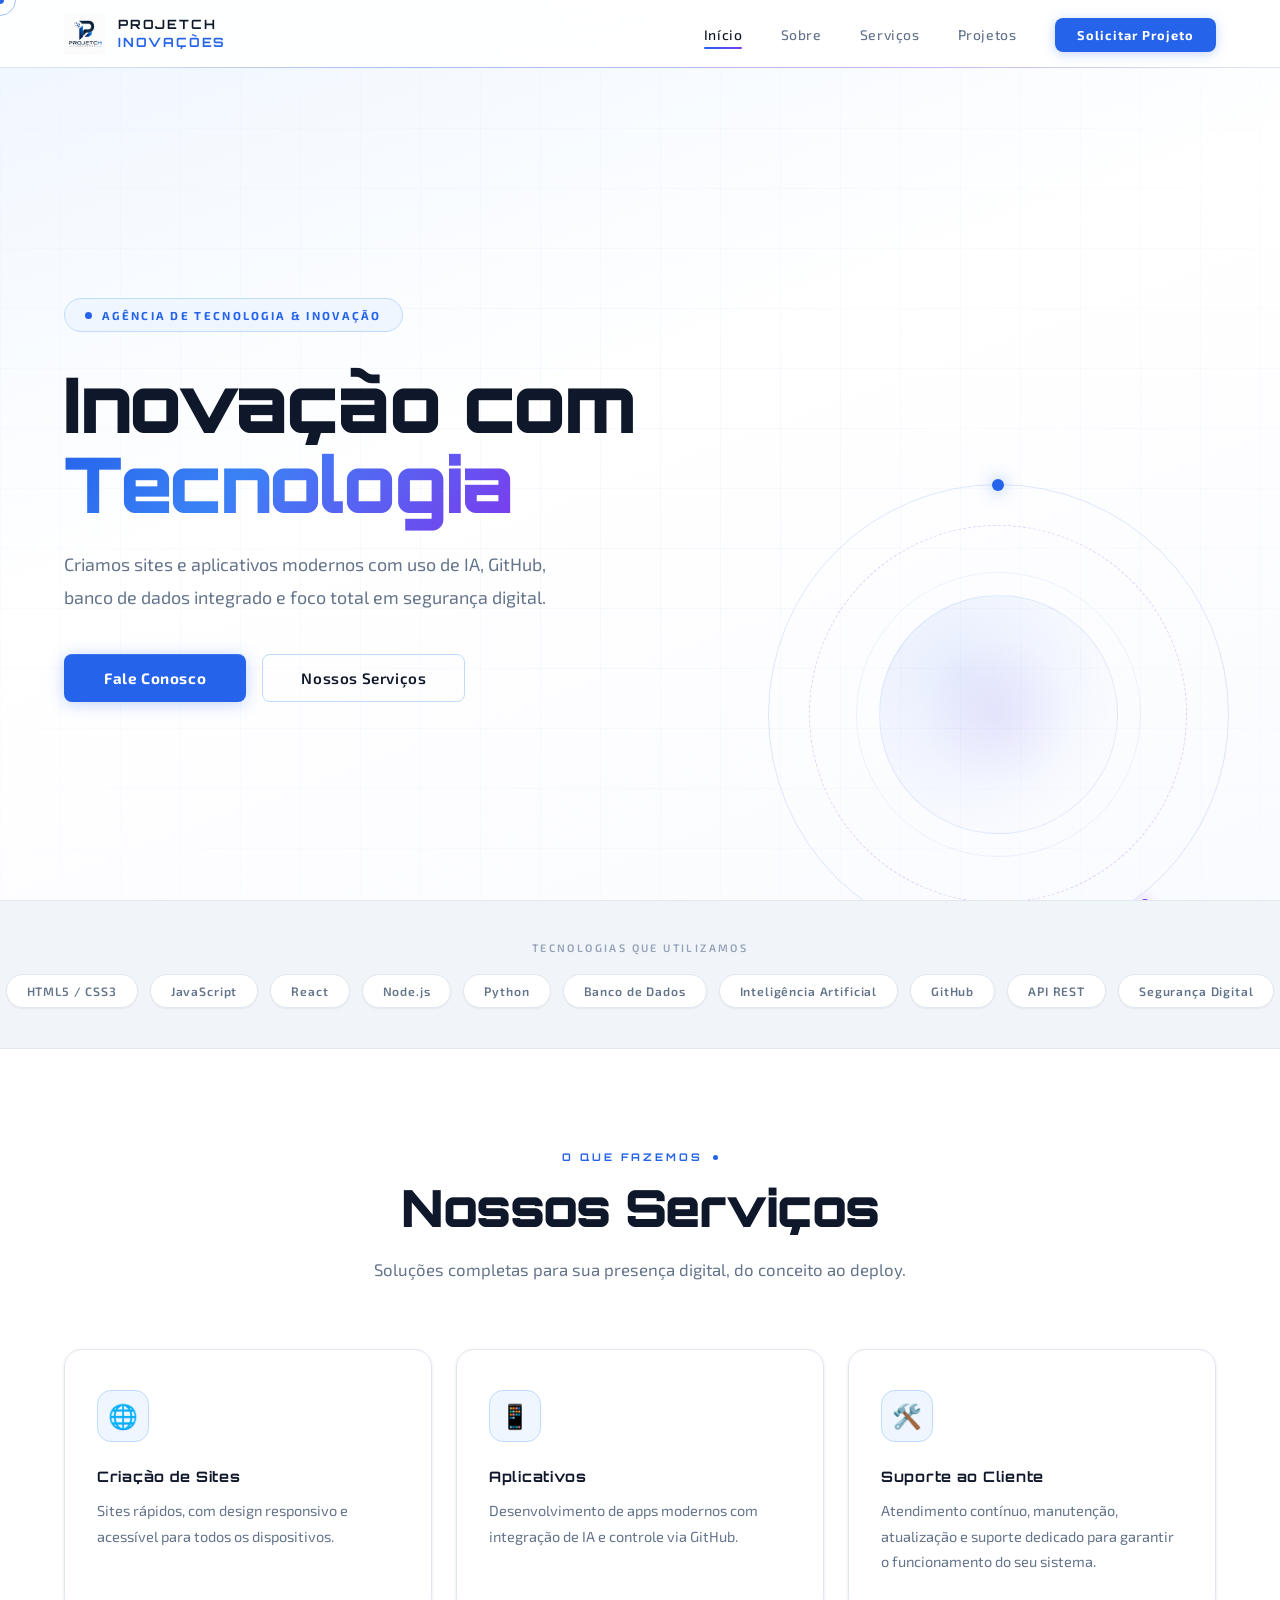
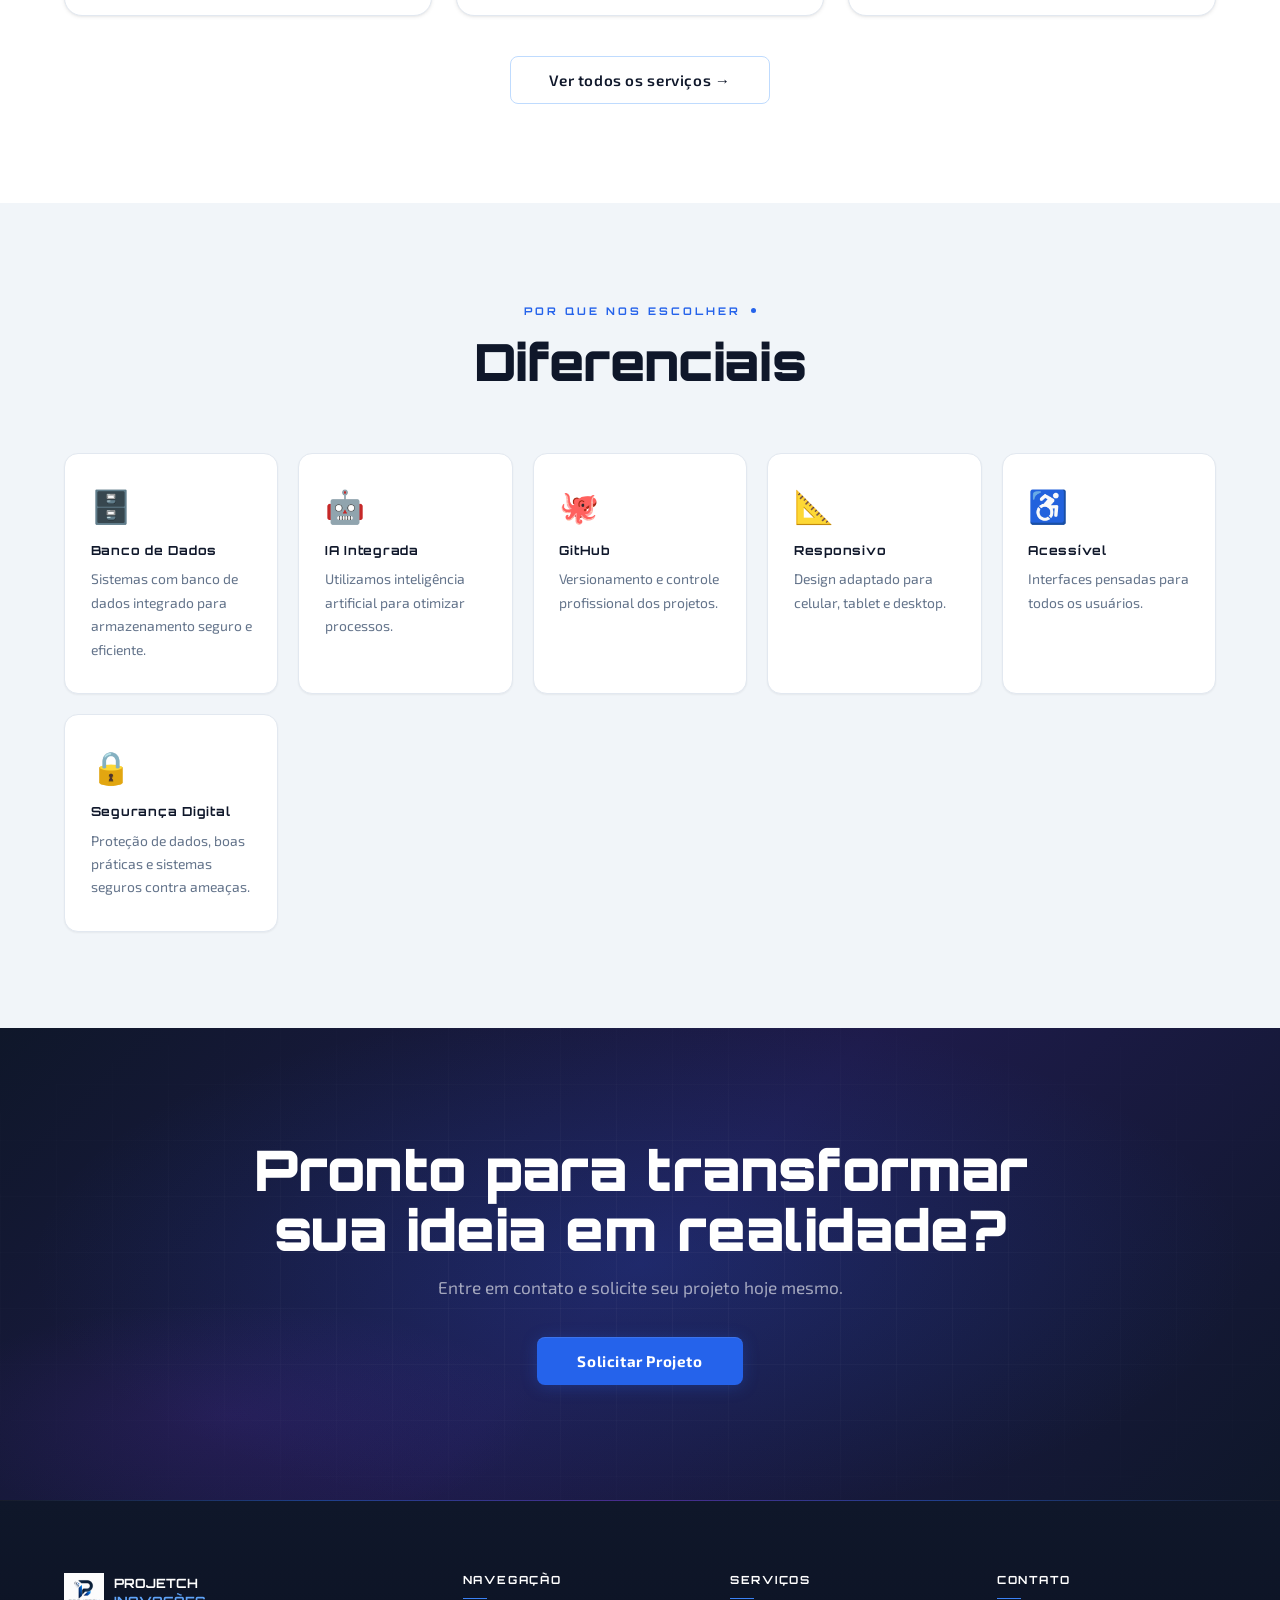
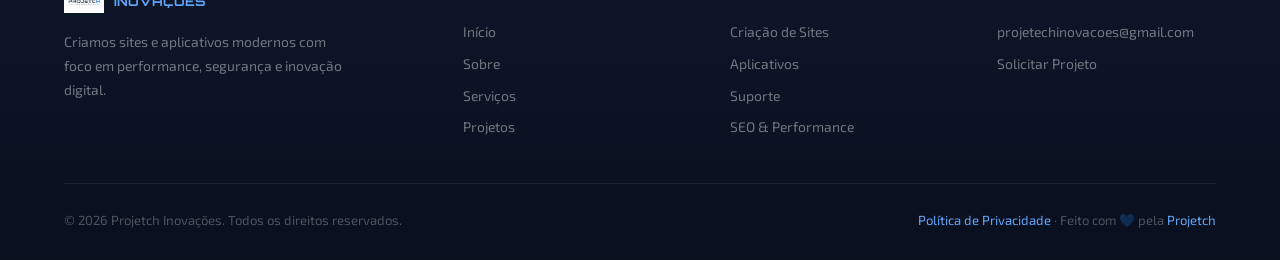
==== commit 48b0e6b0: "Add files via upload" ====
--- a/index.html
+++ b/index.html
@@ -4,6 +4,26 @@
   <meta charset="UTF-8">
   <meta name="viewport" content="width=device-width, initial-scale=1.0">
   <title>Projetch Inovações | Início</title>
+  <meta name="description" content="Agência de tecnologia especializada em sites, aplicativos e sistemas com IA, banco de dados integrado e segurança digital. Peça seu orçamento e transforme sua ideia em realidade.">
+  <link rel="canonical" href="https://melissamiilleer-prog.github.io/PROJETCH-INOVA-ES-/">
+
+  <!-- Open Graph -->
+  <meta property="og:type" content="website">
+  <meta property="og:site_name" content="Projetch Inovações">
+  <meta property="og:title" content="Projetch Inovações | Início">
+  <meta property="og:description" content="Agência de tecnologia especializada em sites, aplicativos e sistemas com IA, banco de dados integrado e segurança digital.">
+  <meta property="og:image" content="https://melissamiilleer-prog.github.io/PROJETCH-INOVA-ES-/logo_Projetch.png">
+  <meta property="og:locale" content="pt_BR">
+
+  <!-- Twitter -->
+  <meta name="twitter:card" content="summary">
+  <meta name="twitter:title" content="Projetch Inovações | Início">
+  <meta name="twitter:description" content="Agência de tecnologia especializada em sites, aplicativos e sistemas com IA, banco de dados integrado e segurança digital.">
+  <meta name="twitter:image" content="https://melissamiilleer-prog.github.io/PROJETCH-INOVA-ES-/logo_Projetch.png">
+
+  <link rel="icon" type="image/png" href="logo_Projetch.png">
+  <link rel="apple-touch-icon" href="logo_Projetch.png">
+
   <link rel="stylesheet" href="style.css">
 </head>
 <body>
@@ -189,7 +209,7 @@
   </div>
   <div class="footer-bottom">
     <p>© 2026 Projetch Inovações. Todos os direitos reservados.</p>
-    <p>Feito com 💙 pela <a href="index.html">Projetch</a></p>
+    <p><a href="privacidade.html">Política de Privacidade</a> · Feito com 💙 pela <a href="index.html">Projetch</a></p>
   </div>
 </footer>
 
--- a/style.css
+++ b/style.css
@@ -85,7 +85,8 @@
 /* ══════════════════════════════════
    CURSOR
    ══════════════════════════════════ */
-body { cursor: none; }
+body.custom-cursor-active { cursor: none; }
+@media (prefers-reduced-motion: reduce) { body.custom-cursor-active { cursor: auto; } }
 .cursor {
   width: 8px; height: 8px; border-radius: 50%;
   background: var(--blue-primary);
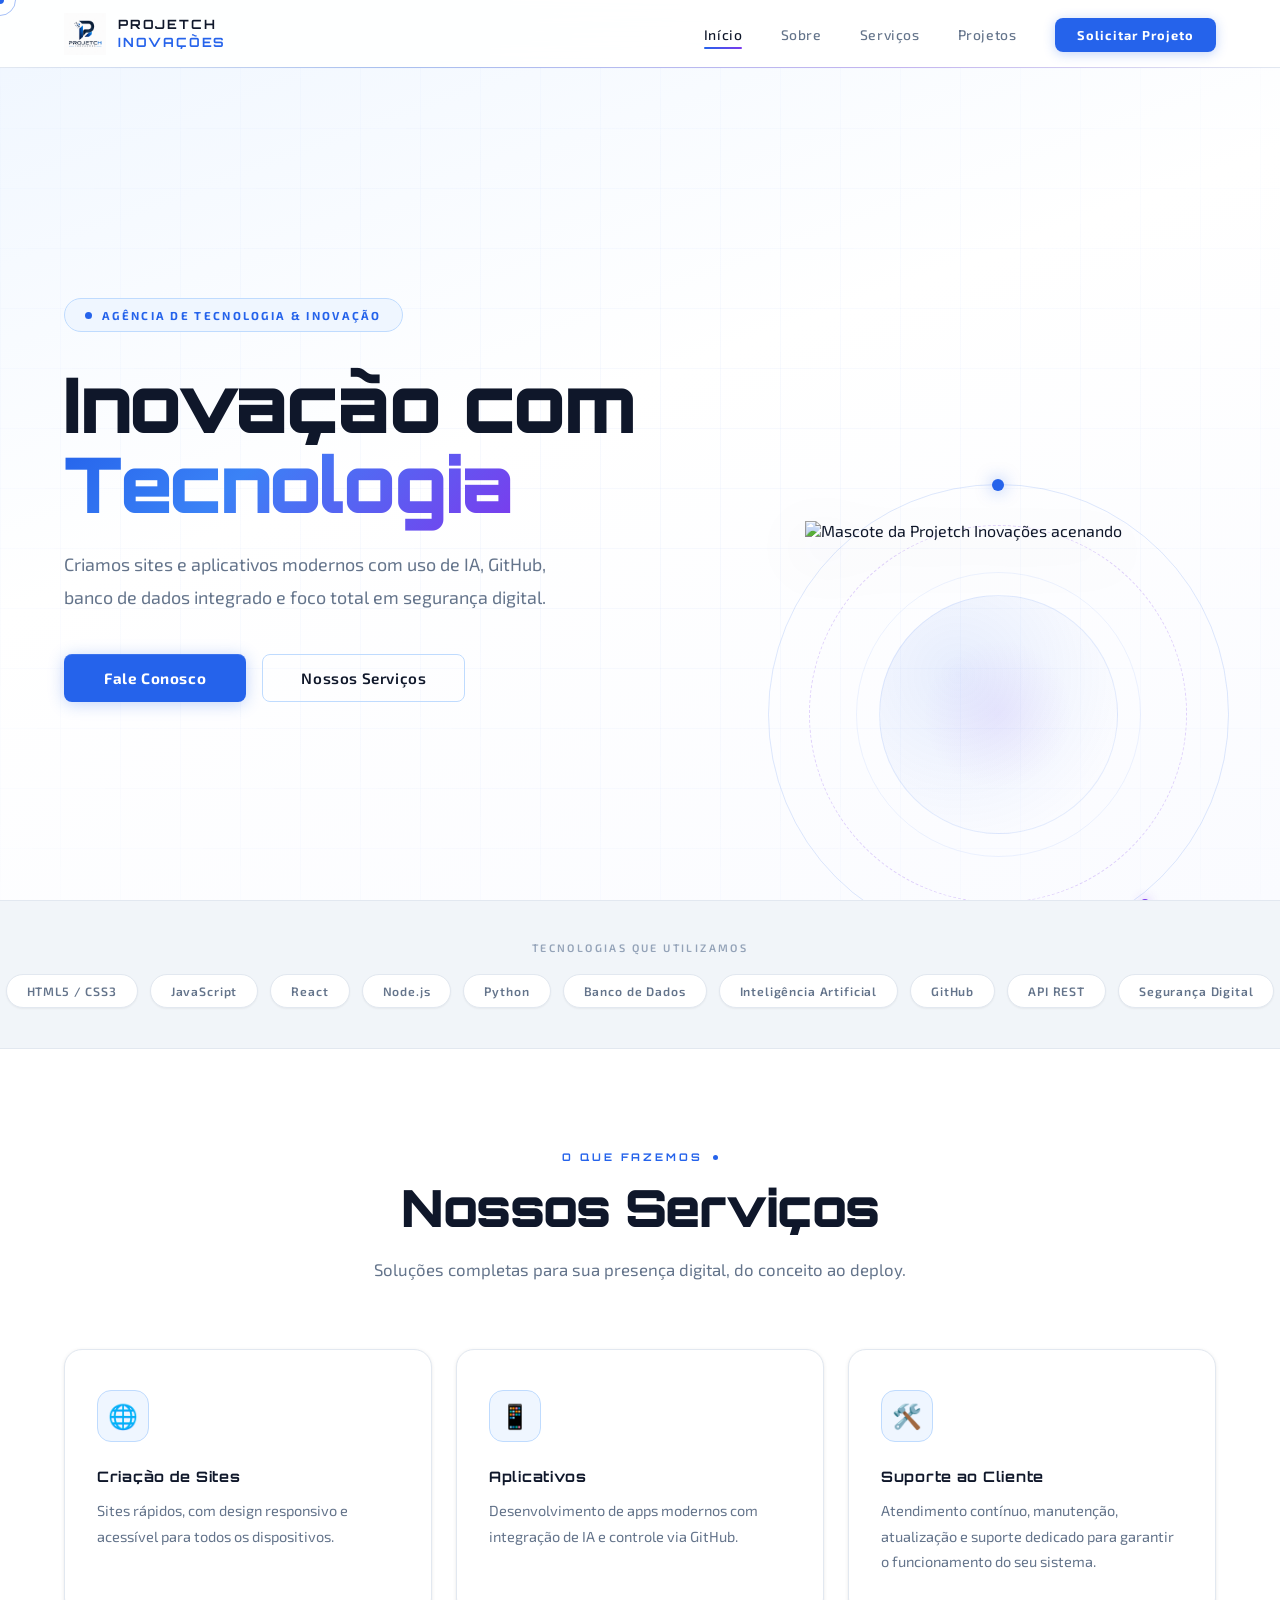
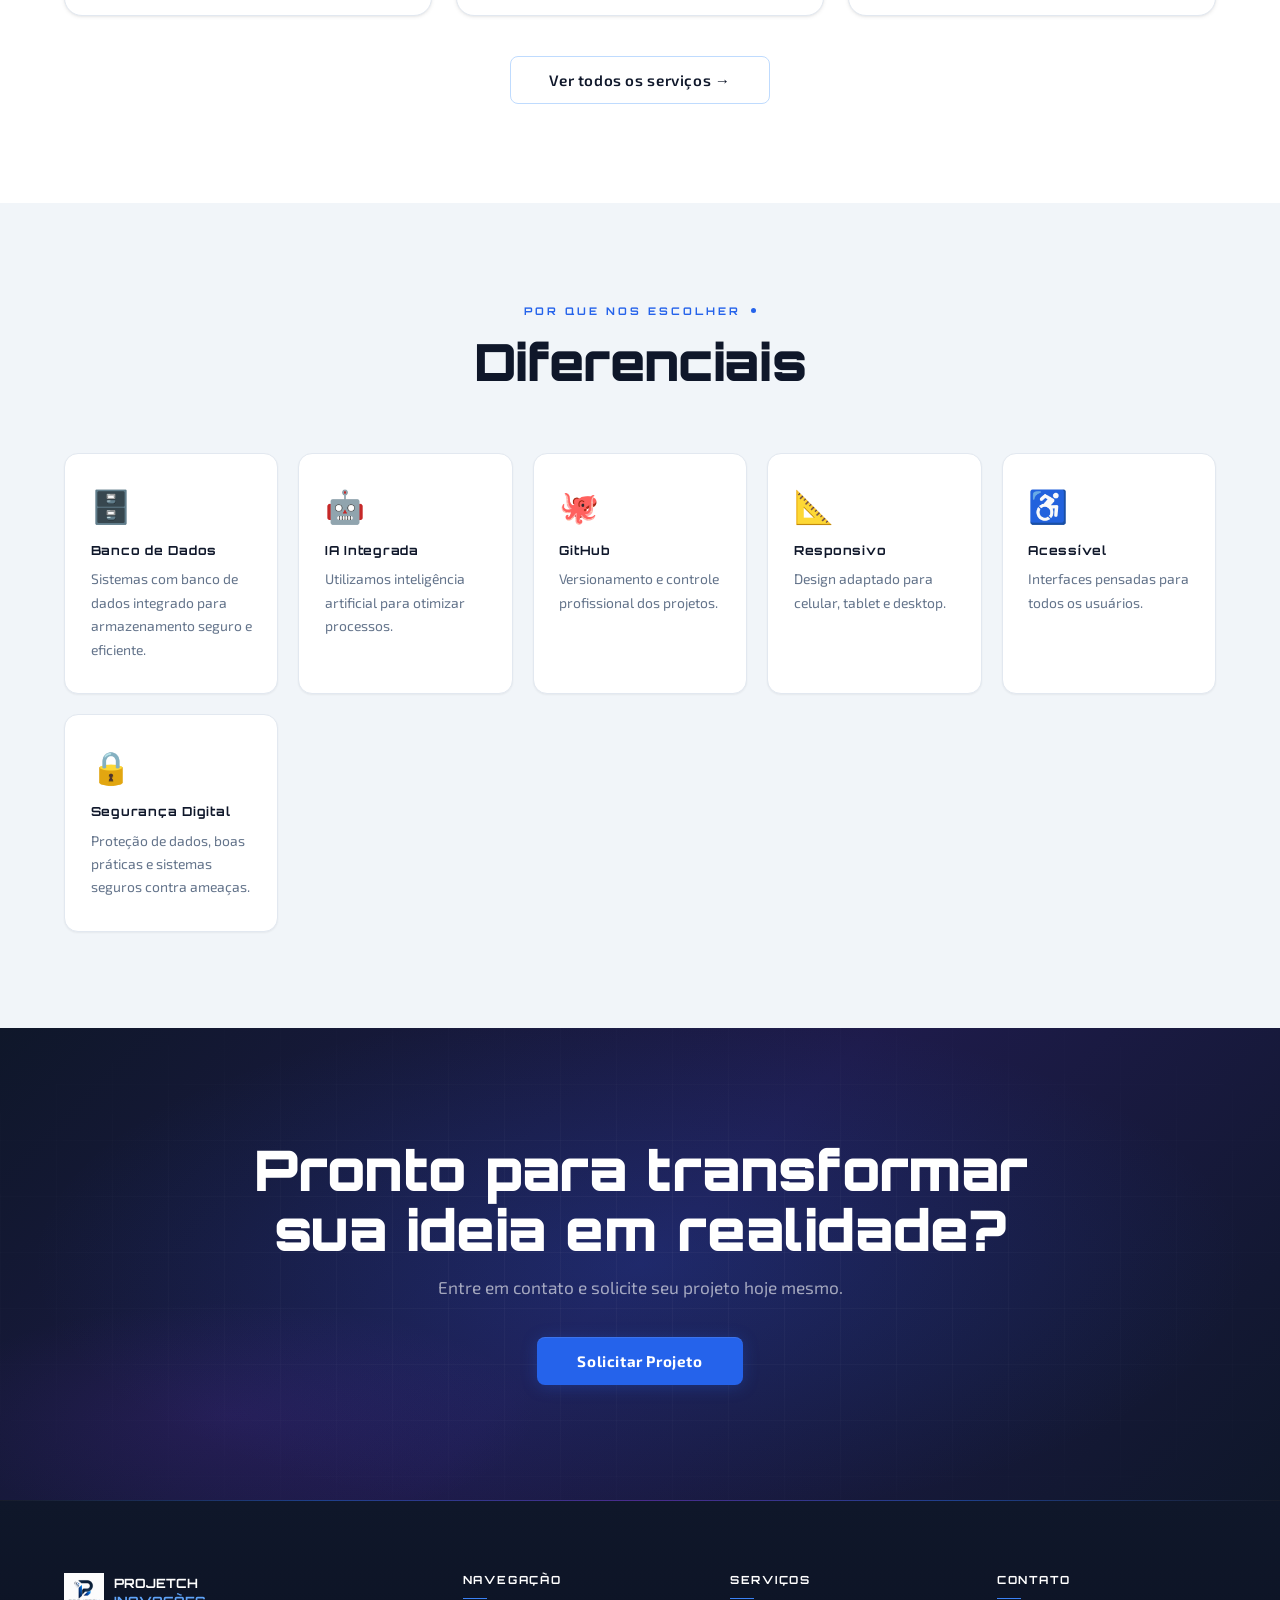
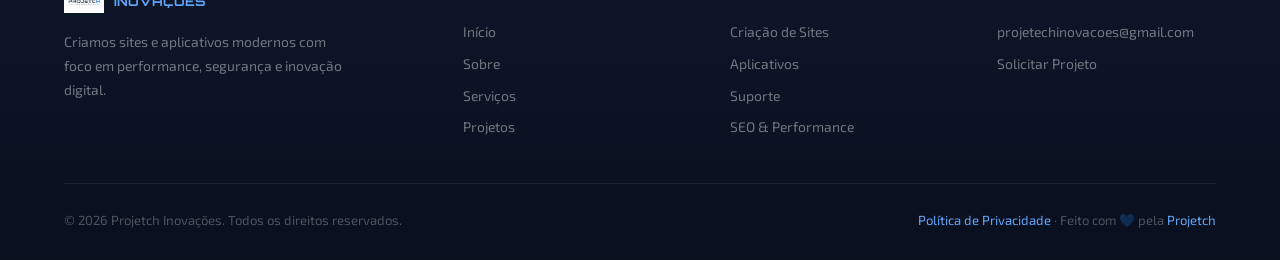
==== commit e1d8c19e: "Add files via upload" ====
--- a/index.html
+++ b/index.html
@@ -72,6 +72,10 @@
       <div class="hero-ring"></div>
       <div class="hero-ring2"></div>
       <div class="hero-orb"></div>
+      <div class="mascot-wrap">
+        <img class="mascot-base"  src="assets/mascote.webp" alt="Mascote da Projetch Inovações acenando">
+        <img class="mascot-blink" src="assets/mascote-piscando.webp" alt="" aria-hidden="true">
+      </div>
     </div>
   </div>
 </div>
--- a/style.css
+++ b/style.css
@@ -414,6 +414,37 @@
 .hero-orb::before {
   content: ''; position: absolute; inset: 18%; border-radius: 50%;
   background: radial-gradient(circle, rgba(124,58,237,0.08), transparent 70%);
+}
+
+/* ═══ MASCOTE ═══ */
+.mascot-wrap {
+  position: absolute; inset: 8%;
+  animation: mascotFloat 4.5s ease-in-out infinite;
+  pointer-events: auto; /* reativa hover só na área do mascote */
+}
+.mascot-wrap img {
+  position: absolute; inset: 0; width: 100%; height: 100%;
+  object-fit: contain; filter: drop-shadow(0 18px 28px rgba(30,41,59,0.16));
+}
+.mascot-blink { opacity: 0; animation: mascotBlink 5.5s ease-in-out infinite; }
+
+@keyframes mascotFloat {
+  0%, 100% { transform: translateY(0) rotate(0deg); }
+  50%      { transform: translateY(-14px) rotate(-1.5deg); }
+}
+@keyframes mascotBlink {
+  0%, 88%, 100% { opacity: 0; }
+  90%, 96%      { opacity: 1; }
+}
+.mascot-wrap:hover .mascot-base { transform: scale(1.05) rotate(-2deg); transition: transform 0.35s var(--ease-out); }
+.mascot-wrap:hover { animation-play-state: paused; }
+
+@media (prefers-reduced-motion: reduce) {
+  .mascot-wrap { animation: none; }
+  .mascot-blink { animation: none; }
+}
+@media (max-width: 640px) {
+  .mascot-wrap { inset: 12%; }
 }
 
 /* ══════════════════════════════════
